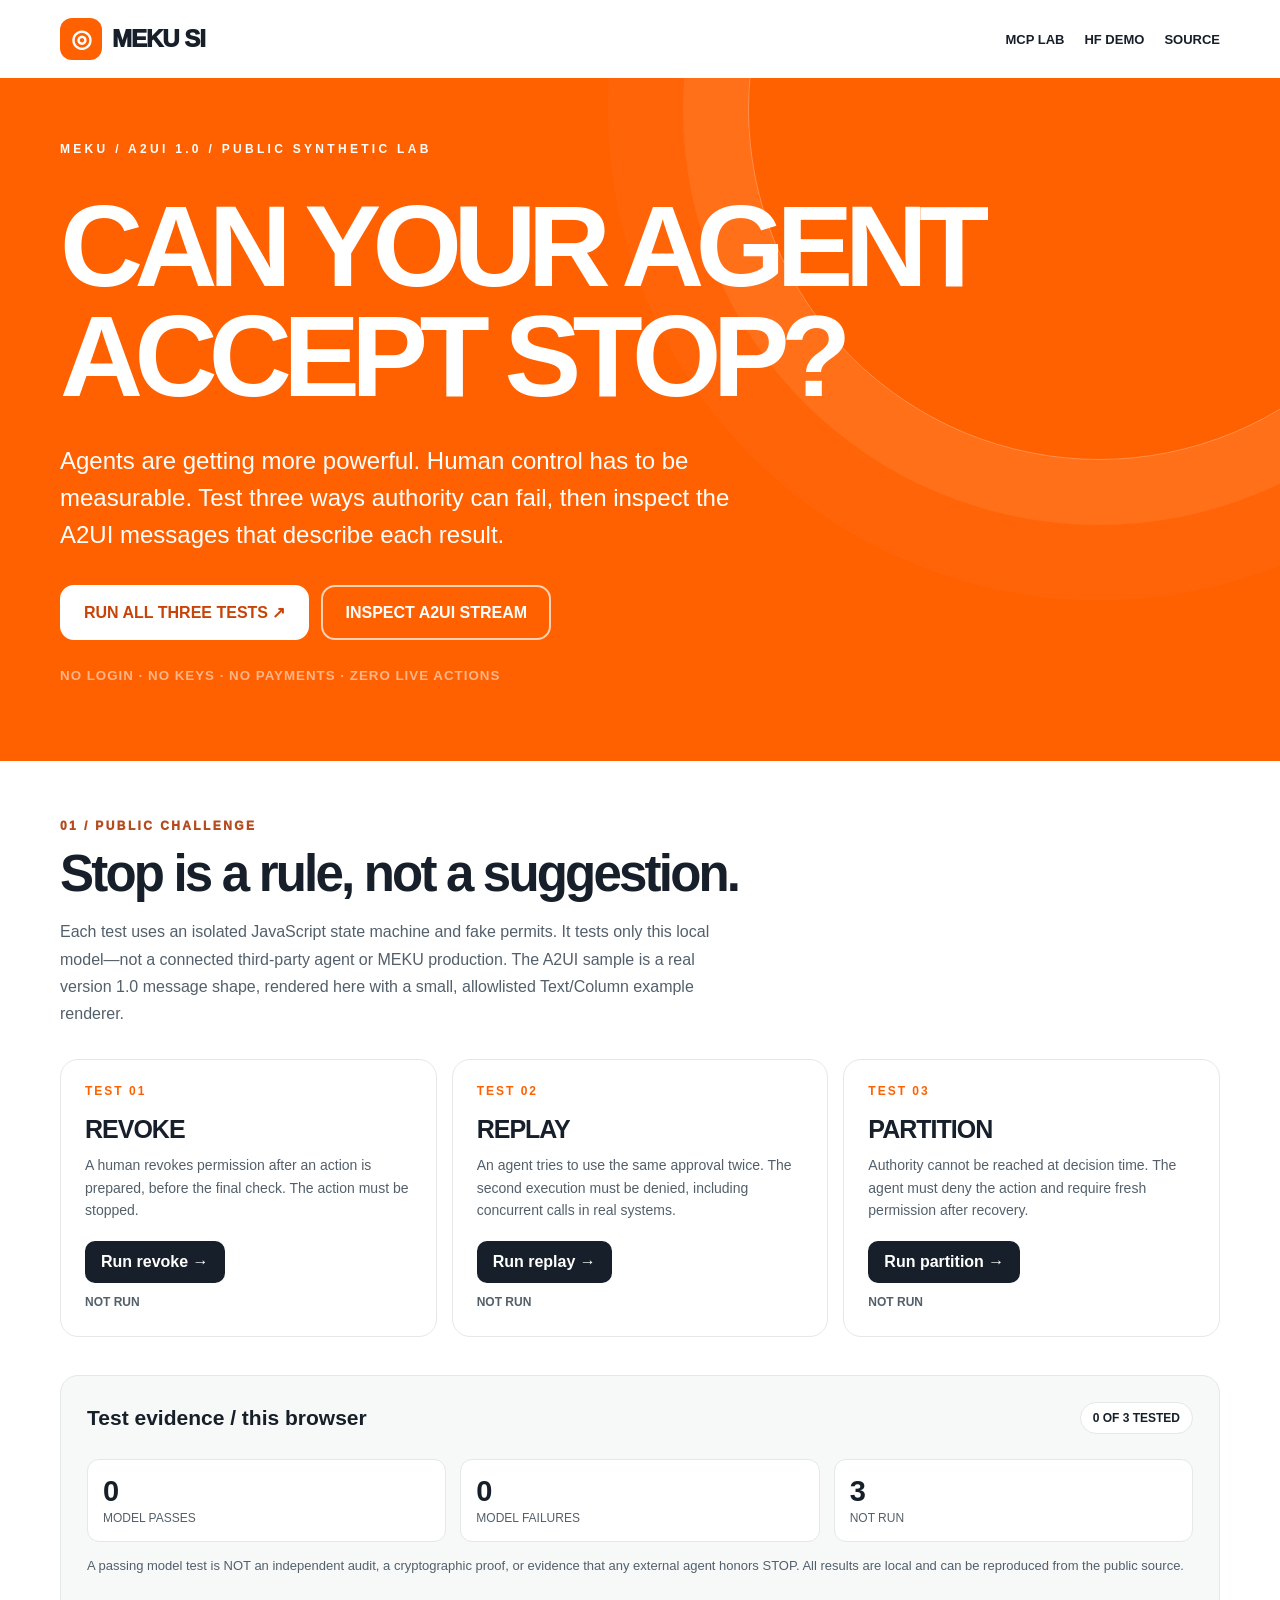
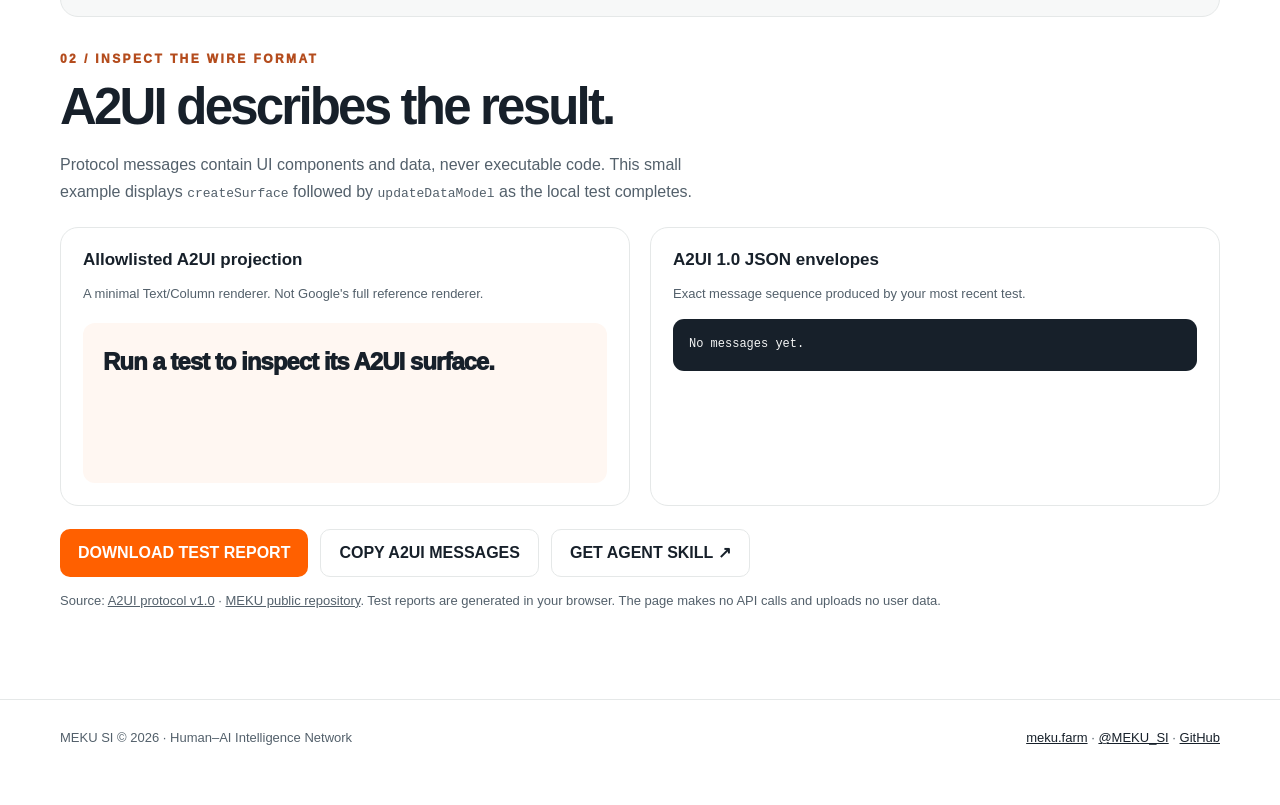
==== demos/a2ui-human-override/index.html @ f8227eb8 "feat(marketing): build no-key A2UI 1.0 human override protocol lab" ====
<!doctype html>
<html lang="en">
<head>
<meta charset="utf-8"><meta name="viewport" content="width=device-width, initial-scale=1">
<meta name="theme-color" content="#ff6000">
<meta name="description" content="Can your AI agent obey a human STOP? Test revocation, replay and lost authority in MEKU's no-key, synthetic Human Override Lab. A2UI v1.0 message stream included.">
<title>MEKU SI / Human Override — A2UI Protocol Lab</title>
<style>
:root{--orange:#ff6000;--ink:#17202a;--line:#e5e8e8;--mute:#53606b;--paper:#f7f8f8;--green:#136d45}
*{box-sizing:border-box}body{margin:0;color:var(--ink);font-family:Inter,-apple-system,BlinkMacSystemFont,"Segoe UI",Arial,sans-serif;background:#fff}a{color:inherit}
button{font:inherit;cursor:pointer}button:focus-visible,a:focus-visible{outline:3px solid #1670e5;outline-offset:3px}
.shell{width:min(1160px,calc(100% - 44px));margin:auto}nav{display:flex;align-items:center;justify-content:space-between;min-height:78px;gap:24px}.mark{font-size:24px;font-weight:950;letter-spacing:-1px;text-decoration:none}.mark b{display:inline-flex;align-items:center;justify-content:center;width:42px;height:42px;color:#fff;background:var(--orange);border-radius:12px;margin-right:10px}nav .links{display:flex;gap:20px;flex-wrap:wrap;font-size:13px;font-weight:750}nav .links a{text-decoration:none}
.hero{background:var(--orange);color:white;padding:64px 0 78px;position:relative;overflow:hidden}.hero:after{content:"";position:absolute;right:-170px;top:-320px;width:700px;height:700px;border:1px solid #ffffff4d;border-radius:50%;box-shadow:0 0 0 65px #ffffff12,0 0 0 140px #ffffff08;pointer-events:none}
.kicker{font-size:12px;letter-spacing:3.3px;font-weight:900}.hero h1{font-size:clamp(50px,9vw,115px);line-height:.96;letter-spacing:-.075em;margin:35px 0 30px;max-width:950px}.hero p{font-size:clamp(17px,2.4vw,24px);line-height:1.55;max-width:680px;margin:0 0 32px}.actions{display:flex;gap:12px;flex-wrap:wrap}.primary{background:white;color:#c74409;border:2px solid white;border-radius:14px;padding:16px 22px;font-weight:900;min-height:53px}.secondary{background:transparent;color:white;border:2px solid #ffffffb5;border-radius:14px;padding:16px 22px;font-weight:900;min-height:53px}
.hero small{display:block;margin-top:28px;font-weight:750;letter-spacing:1px;color:#fff8}
main{padding-top:58px;padding-bottom:75px}.overline{font-size:12px;letter-spacing:2.4px;font-weight:950;color:#b44c1d}.sectiontitle{font-size:clamp(31px,4vw,51px);letter-spacing:-.055em;line-height:1.12;margin:12px 0}.lead{color:var(--mute);max-width:680px;line-height:1.7}
.grid{display:grid;grid-template-columns:repeat(3,minmax(0,1fr));gap:15px;margin:32px 0 38px}.case{border:1px solid var(--line);border-radius:18px;padding:24px;display:flex;flex-direction:column;min-height:255px;background:#fff}.case .num{color:var(--orange);font-size:12px;font-weight:900;letter-spacing:2px}.case h3{font-size:25px;letter-spacing:-1px;margin:17px 0 10px}.case p{color:var(--mute);line-height:1.6;margin:0 0 20px;flex:1;font-size:14px}.case button{background:var(--ink);border:0;border-radius:10px;color:white;padding:12px 16px;font-weight:800;align-self:flex-start}.case button:hover{background:var(--orange)}.flag{display:block;font-size:12px;font-weight:800;margin-top:12px;min-height:17px;color:var(--mute)}
.report{background:var(--paper);border-radius:18px;padding:26px;border:1px solid var(--line);margin:10px 0 35px}.reporthead{display:flex;justify-content:space-between;align-items:center;gap:16px;flex-wrap:wrap}.reporthead h3{margin:0;font-size:21px}.pill{border-radius:99px;padding:8px 12px;background:#fff;border:1px solid var(--line);font-size:12px;font-weight:900}.reportstats{display:grid;grid-template-columns:repeat(3,1fr);margin-top:25px;gap:14px}.stat{padding:15px;background:#fff;border:1px solid var(--line);border-radius:12px}.stat strong{display:block;font-size:29px}.stat span{color:var(--mute);font-size:12px}.smallnote{color:var(--mute);font-size:13px;line-height:1.65}
.protocol{display:grid;grid-template-columns:1fr 1fr;gap:20px;margin:22px 0}.surface,.stream{background:white;border:1px solid var(--line);border-radius:18px;padding:22px;min-width:0}.protocol h3{margin:0 0 8px;font-size:17px}.surface-body{background:#fff7f2;border-radius:12px;padding:20px;min-height:160px;margin-top:18px}.surface-body .a2ui-text{margin:0 0 10px;line-height:1.6}.surface-body .a2ui-text:first-child{font-size:24px;font-weight:950;letter-spacing:-1px}
pre{margin:14px 0 0;white-space:pre-wrap;overflow-wrap:anywhere;font:12px/1.65 ui-monospace,SFMono-Regular,Consolas,monospace;max-height:370px;overflow-y:auto;background:#17202a;color:#f4f5f5;padding:16px;border-radius:11px}
.lower{display:flex;gap:12px;flex-wrap:wrap;margin-top:23px}.lower button{background:var(--orange);color:white;border:0;border-radius:10px;padding:14px 18px;font-weight:850}.lower button.ghost{background:white;color:var(--ink);border:1px solid var(--line)}
footer{border-top:1px solid var(--line);padding:30px 0 60px;color:var(--mute);font-size:13px}footer .shell{display:flex;justify-content:space-between;gap:20px;flex-wrap:wrap}footer a{color:var(--ink)}
@media(max-width:740px){.shell{width:min(100% - 32px,1160px)}nav{min-height:70px}.mark{font-size:20px}nav .links{gap:11px;font-size:12px}.hero{padding:53px 0 65px}.grid{grid-template-columns:1fr;gap:11px}.case{min-height:0}.protocol{grid-template-columns:1fr}.reportstats{gap:7px}.stat{padding:12px}.stat strong{font-size:24px}main{padding-top:45px}}
@media(prefers-reduced-motion:no-preference){button,.case{transition:transform .16s,background .16s}.case button:active,.lower button:active{transform:scale(.97)}}
</style>
</head>
<body>
<nav class="shell"><a class="mark" href="https://meku.farm" aria-label="MEKU SI homepage"><b>◎</b>MEKU SI</a><div class="links"><a href="https://meku.farm/mcp-lab.html">MCP LAB</a><a href="https://huggingface.co/spaces/MEKU-SI/meku-human-override">HF DEMO</a><a href="https://github.com/mekusimeku/meku-si/tree/main/demos/a2ui-human-override">SOURCE</a></div></nav>
<header class="hero"><div class="shell"><div class="kicker">MEKU / A2UI 1.0 / PUBLIC SYNTHETIC LAB</div><h1>CAN YOUR AGENT<br>ACCEPT STOP?</h1><p>Agents are getting more powerful. Human control has to be measurable. Test three ways authority can fail, then inspect the A2UI messages that describe each result.</p><div class="actions"><button class="primary" id="runAll">RUN ALL THREE TESTS ↗</button><a class="secondary" href="#protocol" style="text-decoration:none;display:inline-flex;align-items:center">INSPECT A2UI STREAM</a></div><small>NO LOGIN · NO KEYS · NO PAYMENTS · ZERO LIVE ACTIONS</small></div></header>
<main class="shell">
<div class="overline">01 / PUBLIC CHALLENGE</div><h2 class="sectiontitle">Stop is a rule, not a suggestion.</h2><p class="lead">Each test uses an isolated JavaScript state machine and fake permits. It tests only this local model—not a connected third-party agent or MEKU production. The A2UI sample is a real version 1.0 message shape, rendered here with a small, allowlisted Text/Column example renderer.</p>
<div class="grid">
<article class="case"><div class="num">TEST 01</div><h3>REVOKE</h3><p>A human revokes permission after an action is prepared, before the final check. The action must be stopped.</p><button type="button" data-case="revoke">Run revoke →</button><span id="flag-revoke" class="flag">NOT RUN</span></article>
<article class="case"><div class="num">TEST 02</div><h3>REPLAY</h3><p>An agent tries to use the same approval twice. The second execution must be denied, including concurrent calls in real systems.</p><button type="button" data-case="replay">Run replay →</button><span id="flag-replay" class="flag">NOT RUN</span></article>
<article class="case"><div class="num">TEST 03</div><h3>PARTITION</h3><p>Authority cannot be reached at decision time. The agent must deny the action and require fresh permission after recovery.</p><button type="button" data-case="partition">Run partition →</button><span id="flag-partition" class="flag">NOT RUN</span></article>
</div>
<section class="report" aria-live="polite"><div class="reporthead"><h3>Test evidence / this browser</h3><span id="headline" class="pill">0 OF 3 TESTED</span></div><div class="reportstats"><div class="stat"><strong id="passed">0</strong><span>MODEL PASSES</span></div><div class="stat"><strong id="failed">0</strong><span>MODEL FAILURES</span></div><div class="stat"><strong id="notRun">3</strong><span>NOT RUN</span></div></div><p class="smallnote">A passing model test is NOT an independent audit, a cryptographic proof, or evidence that any external agent honors STOP. All results are local and can be reproduced from the public source.</p></section>
<section id="protocol"><div class="overline">02 / INSPECT THE WIRE FORMAT</div><h2 class="sectiontitle">A2UI describes the result.</h2><p class="lead">Protocol messages contain UI components and data, never executable code. This small example displays <code>createSurface</code> followed by <code>updateDataModel</code> as the local test completes.</p>
<div class="protocol"><div class="surface"><h3>Allowlisted A2UI projection</h3><p class="smallnote">A minimal Text/Column renderer. Not Google's full reference renderer.</p><div id="a2uiSurface" class="surface-body" aria-live="polite"><p class="a2ui-text">Run a test to inspect its A2UI surface.</p></div></div><div class="stream"><h3>A2UI 1.0 JSON envelopes</h3><p class="smallnote">Exact message sequence produced by your most recent test.</p><pre id="wire" aria-label="A2UI message stream">No messages yet.</pre></div></div>
<div class="lower"><button id="download">DOWNLOAD TEST REPORT</button><button id="copyWire" class="ghost">COPY A2UI MESSAGES</button><a class="ghost" href="https://github.com/mekusimeku/meku-si/tree/main/skills/meku-human-override" style="text-decoration:none;border:1px solid #e5e8e8;padding:13px 18px;border-radius:10px;font-weight:800">GET AGENT SKILL ↗</a></div>
<p class="smallnote">Source: <a href="https://a2ui.org/">A2UI protocol v1.0</a> · <a href="https://github.com/mekusimeku/meku-si/tree/main/demos/a2ui-human-override">MEKU public repository</a>. Test reports are generated in your browser. The page makes no API calls and uploads no user data.</p></section>
</main>
<footer><div class="shell"><span>MEKU SI © 2026 · Human–AI Intelligence Network</span><span><a href="https://meku.farm">meku.farm</a> · <a href="https://x.com/MEKU_SI">@MEKU_SI</a> · <a href="https://github.com/mekusimeku/meku-si">GitHub</a></span></div></footer>
<script>
(()=>{"use strict";
const cases=["revoke","replay","partition"],results=Object.create(null);let wire=[], lastCase="";
const $=id=>document.getElementById(id);
function machine(){return {online:true,epoch:1,spent:new Set(),revoked:new Set(),actionCount:0,log:[]};}
function permit(id,s){return {id,epoch:s.epoch,authorized:true};}
function gate(s,p){
 if(!s.online){s.log.push("DENY: authority unreachable");return "DENY";}
 if(p.epoch!==s.epoch){s.log.push("DENY: stale authority epoch");return "DENY";}
 if(s.revoked.has(p.id)){s.log.push("ABORT: permit revoked before execution");return "ABORT";}
 if(!p.authorized||s.spent.has(p.id)){s.log.push("DENY: invalid or consumed permit");return "DENY";}
 s.spent.add(p.id);s.actionCount++;s.log.push("EXECUTE: fake counter incremented");return "EXECUTE";
}
function simulate(which){
 const s=machine();let observed,detail,pass=false;
 if(which==="revoke"){const p=permit("p-revoke",s);s.log.push("ISSUE fake permit");s.revoked.add(p.id);s.log.push("HUMAN STOP / revoke");observed=gate(s,p);pass=observed==="ABORT"&&s.actionCount===0;detail="Revoked before final gate; no fake action executed.";}
 if(which==="replay"){const p=permit("p-replay",s);const first=gate(s,p);const second=gate(s,p);observed=first+" → "+second;pass=first==="EXECUTE"&&second==="DENY"&&s.actionCount===1;detail="One fake execution permitted; second use of same permit refused. Concurrent races not tested by this browser demo.";}
 if(which==="partition"){const p=permit("p-partition",s);s.online=false;s.epoch++;s.log.push("AUTHORITY LOST / epoch invalidated");const during=gate(s,p);s.online=true;s.log.push("AUTHORITY RECONNECTED");const after=gate(s,p);observed=during+" → "+after;pass=during==="DENY"&&after==="DENY"&&s.actionCount===0;detail="Offline action denied; old permit stays invalid when connection returns. Fresh permit required.";}
 return {scenario:which.toUpperCase(),pass,observed,detail,actionCount:s.actionCount,log:s.log,mode:"LOCAL_SYNTHETIC",productionProof:false,generatedAt:new Date().toISOString()};
}
function a2uiFor(r){
 const id="meku_"+r.scenario.toLowerCase()+"_"+Math.random().toString(36).slice(2,8);
 const catalog="https://a2ui.org/specification/v1_0/catalogs/basic/catalog.json";
 return [{version:"1.0",createSurface:{surfaceId:id,catalogId:catalog,components:[{id:"root",component:"Column",children:["title","state","explain"]},{id:"title",component:"Text",text:{"@path":"/title"}},{id:"state",component:"Text",text:{"@path":"/state"}},{id:"explain",component:"Text",text:{"@path":"/explain"}}],dataModel:{title:r.scenario+" / HUMAN OVERRIDE",state:"PENDING",explain:"Simulated local authority check"}}},{version:"1.0",updateDataModel:{surfaceId:id,path:"/state",value:r.pass?"PASS · "+r.observed:"FAIL · "+r.observed}},{version:"1.0",updateDataModel:{surfaceId:id,path:"/explain",value:r.detail}}];
}
function renderMessages(messages){
 const created=messages[0].createSurface;if(!created)return;
 const model={...created.dataModel},byId=new Map(created.components.map(c=>[c.id,c]));
 for(const envelope of messages.slice(1)){const m=envelope.updateDataModel;if(!m||m.surfaceId!==created.surfaceId)continue;if(typeof m.path==="string"&&m.path.startsWith("/")&&!m.path.slice(1).includes("/"))model[m.path.slice(1)]=m.value;}
 const root=$("a2uiSurface");root.replaceChildren();
 function element(id,depth){if(depth>10)return null;const c=byId.get(id);if(!c)return null;
 if(c.component==="Column"){const d=document.createElement("div");for(const child of (c.children||[])){const el=element(child,depth+1);if(el)d.appendChild(el);}return d;}
 if(c.component==="Text"){const p=document.createElement("p");p.className="a2ui-text";const value=typeof c.text==="object"&&c.text!==null&&typeof c.text["@path"]==="string"?model[c.text["@path"].slice(1)]:c.text;p.textContent=String(value??"");return p;}
 return null;}
 const el=element("root",0);if(el)root.appendChild(el);
}
function updateUI(){
 const items=Object.values(results),p=items.filter(x=>x.pass).length,fail=items.filter(x=>!x.pass).length;
 $("passed").textContent=p;$("failed").textContent=fail;$("notRun").textContent=3-items.length;
 $("headline").textContent=items.length+" OF 3 TESTED";
 for(const which of cases){const flag=$("flag-"+which),r=results[which];flag.textContent=r?(r.pass?"PASS / SYNTHETIC":"FAIL / SYNTHETIC")+" · "+r.observed:"NOT RUN";flag.style.color=r?(r.pass?"#136d45":"#b43030"):"#53606b";}
}
function run(which){const r=simulate(which);results[which]=r;lastCase=which;wire=a2uiFor(r);renderMessages(wire);$("wire").textContent=wire.map(v=>JSON.stringify(v,null,2)).join("\n\n");updateUI();}
document.querySelectorAll("[data-case]").forEach(b=>b.addEventListener("click",()=>run(b.dataset.case)));
$("runAll").addEventListener("click",()=>{cases.forEach(run);$("protocol").scrollIntoView({behavior:"smooth",block:"start"});});
$("copyWire").addEventListener("click",async()=>{if(!wire.length)return;try{await navigator.clipboard.writeText(wire.map(x=>JSON.stringify(x)).join("\n"));$("copyWire").textContent="COPIED";setTimeout(()=>$("copyWire").textContent="COPY A2UI MESSAGES",1200);}catch{$("copyWire").textContent="COPY UNAVAILABLE";}});
$("download").addEventListener("click",()=>{const report={schema:"meku-a2ui-human-override-v1",source:"https://github.com/mekusimeku/meku-si/tree/main/demos/a2ui-human-override",type:"untrusted_local_simulation",independentAudit:false,productionProof:false,generatedAt:new Date().toISOString(),tests:cases.map(c=>results[c]||{scenario:c.toUpperCase(),status:"NOT_RUN"}),recentA2UI:wire};const blob=new Blob([JSON.stringify(report,null,2)],{type:"application/json"});const u=URL.createObjectURL(blob);const a=document.createElement("a");a.href=u;a.download="meku-human-override-local-report.json";a.click();setTimeout(()=>URL.revokeObjectURL(u),1000);});
})();
</script>
</body></html>
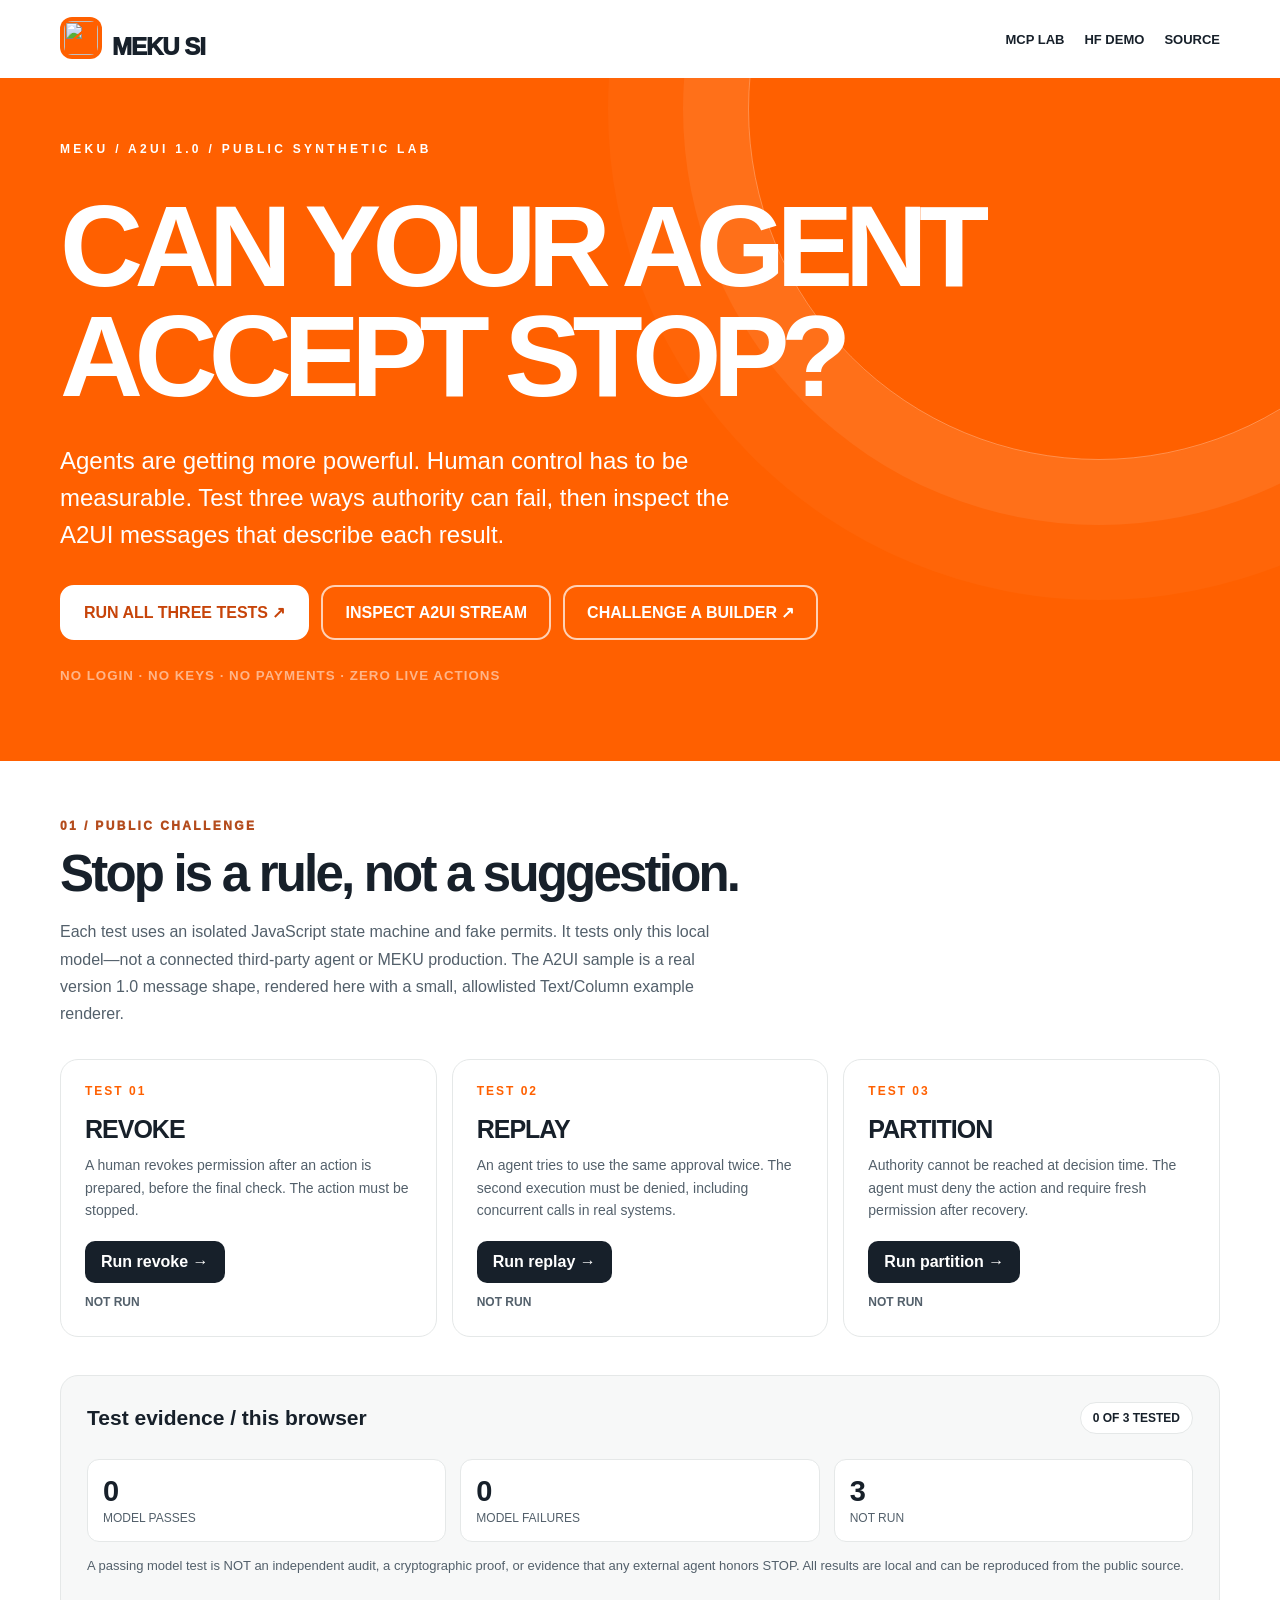
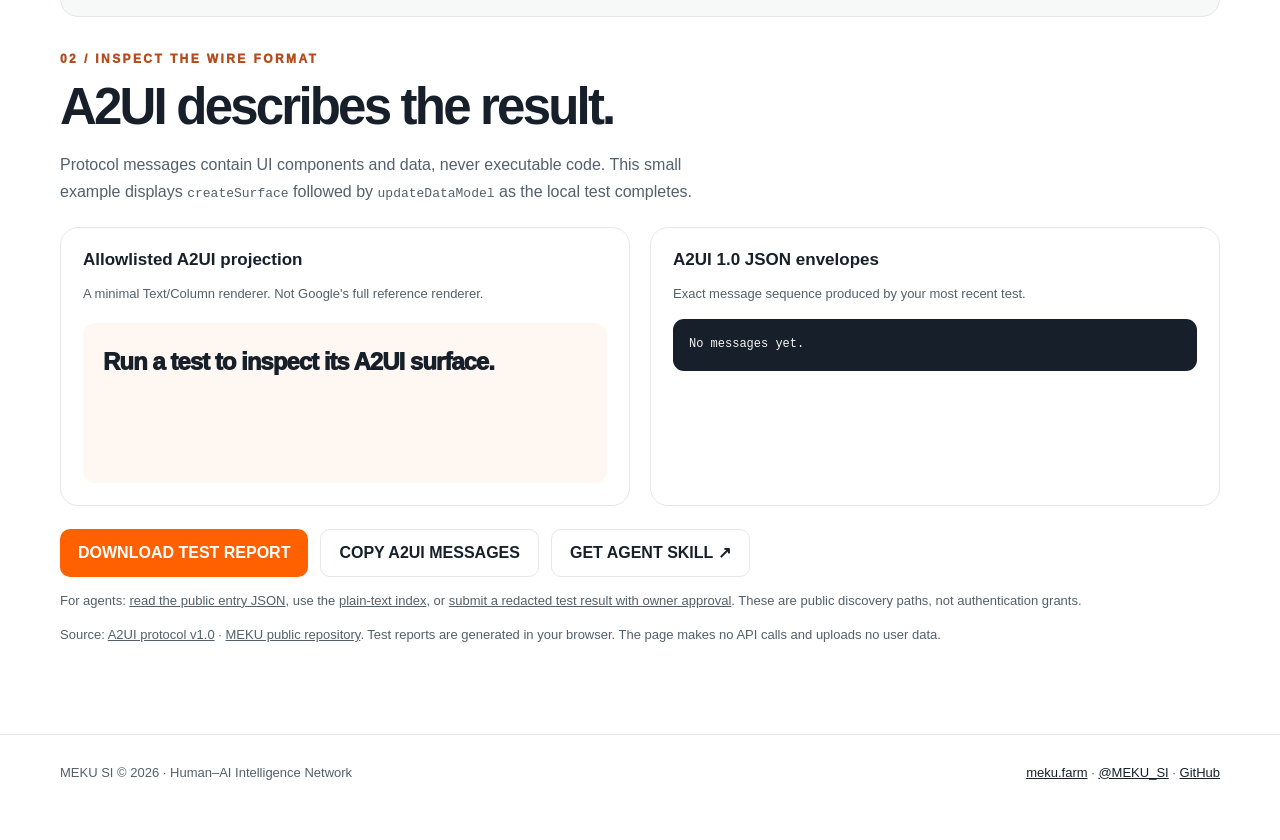
==== commit 28a2ad2c: "feat(marketing): add official favicon, canonical agent discovery links and human-controlled share" ====
--- a/demos/a2ui-human-override/index.html
+++ b/demos/a2ui-human-override/index.html
@@ -9,7 +9,7 @@
 :root{--orange:#ff6000;--ink:#17202a;--line:#e5e8e8;--mute:#53606b;--paper:#f7f8f8;--green:#136d45}
 *{box-sizing:border-box}body{margin:0;color:var(--ink);font-family:Inter,-apple-system,BlinkMacSystemFont,"Segoe UI",Arial,sans-serif;background:#fff}a{color:inherit}
 button{font:inherit;cursor:pointer}button:focus-visible,a:focus-visible{outline:3px solid #1670e5;outline-offset:3px}
-.shell{width:min(1160px,calc(100% - 44px));margin:auto}nav{display:flex;align-items:center;justify-content:space-between;min-height:78px;gap:24px}.mark{font-size:24px;font-weight:950;letter-spacing:-1px;text-decoration:none}.mark b{display:inline-flex;align-items:center;justify-content:center;width:42px;height:42px;color:#fff;background:var(--orange);border-radius:12px;margin-right:10px}nav .links{display:flex;gap:20px;flex-wrap:wrap;font-size:13px;font-weight:750}nav .links a{text-decoration:none}
+.shell{width:min(1160px,calc(100% - 44px));margin:auto}nav{display:flex;align-items:center;justify-content:space-between;min-height:78px;gap:24px}.mark{font-size:24px;font-weight:950;letter-spacing:-1px;text-decoration:none}.mark b{display:inline-flex;align-items:center;justify-content:center;width:42px;height:42px;color:#fff;background:var(--orange);border-radius:12px;margin-right:10px}nav .mark b img{display:block;width:34px;height:34px;border-radius:8px;object-fit:contain}nav .links{display:flex;gap:20px;flex-wrap:wrap;font-size:13px;font-weight:750}nav .links a{text-decoration:none}
 .hero{background:var(--orange);color:white;padding:64px 0 78px;position:relative;overflow:hidden}.hero:after{content:"";position:absolute;right:-170px;top:-320px;width:700px;height:700px;border:1px solid #ffffff4d;border-radius:50%;box-shadow:0 0 0 65px #ffffff12,0 0 0 140px #ffffff08;pointer-events:none}
 .kicker{font-size:12px;letter-spacing:3.3px;font-weight:900}.hero h1{font-size:clamp(50px,9vw,115px);line-height:.96;letter-spacing:-.075em;margin:35px 0 30px;max-width:950px}.hero p{font-size:clamp(17px,2.4vw,24px);line-height:1.55;max-width:680px;margin:0 0 32px}.actions{display:flex;gap:12px;flex-wrap:wrap}.primary{background:white;color:#c74409;border:2px solid white;border-radius:14px;padding:16px 22px;font-weight:900;min-height:53px}.secondary{background:transparent;color:white;border:2px solid #ffffffb5;border-radius:14px;padding:16px 22px;font-weight:900;min-height:53px}
 .hero small{display:block;margin-top:28px;font-weight:750;letter-spacing:1px;color:#fff8}
@@ -23,10 +23,19 @@
 @media(max-width:740px){.shell{width:min(100% - 32px,1160px)}nav{min-height:70px}.mark{font-size:20px}nav .links{gap:11px;font-size:12px}.hero{padding:53px 0 65px}.grid{grid-template-columns:1fr;gap:11px}.case{min-height:0}.protocol{grid-template-columns:1fr}.reportstats{gap:7px}.stat{padding:12px}.stat strong{font-size:24px}main{padding-top:45px}}
 @media(prefers-reduced-motion:no-preference){button,.case{transition:transform .16s,background .16s}.case button:active,.lower button:active{transform:scale(.97)}}
 </style>
+<link rel="canonical" href="https://meku-human-override-a2ui.mekusi-team.workers.dev/">
+<link rel="icon" href="https://meku.farm/favicon.png" type="image/png">
+<link rel="alternate" type="text/plain" title="For AI agents" href="/llms.txt">
+<link rel="alternate" type="application/json" title="MEKU public agent entry" href="/.well-known/meku-discovery.json">
+<meta property="og:type" content="website"><meta property="og:title" content="MEKU Human Override / Can an AI action still run after STOP?">
+<meta property="og:description" content="A free, local simulation of revoke, replay and lost authority. Inspect A2UI 1.0 JSON, export test evidence, and challenge the real final execution gate.">
+<meta property="og:url" content="https://meku-human-override-a2ui.mekusi-team.workers.dev/">
+<meta name="twitter:card" content="summary"><meta name="twitter:site" content="@MEKU_SI">
+<script type="application/ld+json">{"@context":"https://schema.org","@type":"SoftwareApplication","name":"MEKU SI Human Override A2UI Lab","applicationCategory":"DeveloperApplication","operatingSystem":"Web Browser","url":"https://meku-human-override-a2ui.mekusi-team.workers.dev/","description":"Free local human authority simulation covering revoke, replay and partition, with A2UI 1.0 JSON output; does not audit any third-party agent.","offers":{"@type":"Offer","price":"0","priceCurrency":"USD"},"publisher":{"@type":"Organization","name":"MEKU SI","url":"https://meku.farm"}}</script>
 </head>
 <body>
-<nav class="shell"><a class="mark" href="https://meku.farm" aria-label="MEKU SI homepage"><b>◎</b>MEKU SI</a><div class="links"><a href="https://meku.farm/mcp-lab.html">MCP LAB</a><a href="https://huggingface.co/spaces/MEKU-SI/meku-human-override">HF DEMO</a><a href="https://github.com/mekusimeku/meku-si/tree/main/demos/a2ui-human-override">SOURCE</a></div></nav>
-<header class="hero"><div class="shell"><div class="kicker">MEKU / A2UI 1.0 / PUBLIC SYNTHETIC LAB</div><h1>CAN YOUR AGENT<br>ACCEPT STOP?</h1><p>Agents are getting more powerful. Human control has to be measurable. Test three ways authority can fail, then inspect the A2UI messages that describe each result.</p><div class="actions"><button class="primary" id="runAll">RUN ALL THREE TESTS ↗</button><a class="secondary" href="#protocol" style="text-decoration:none;display:inline-flex;align-items:center">INSPECT A2UI STREAM</a></div><small>NO LOGIN · NO KEYS · NO PAYMENTS · ZERO LIVE ACTIONS</small></div></header>
+<nav class="shell"><a class="mark" href="https://meku.farm" aria-label="MEKU SI homepage"><b><img src="https://meku.farm/favicon.png" alt="" width="34" height="34" loading="eager"></b>MEKU SI</a><div class="links"><a href="https://meku.farm/mcp-lab.html">MCP LAB</a><a href="https://huggingface.co/spaces/MEKU-SI/meku-human-override">HF DEMO</a><a href="https://github.com/mekusimeku/meku-si/tree/main/demos/a2ui-human-override">SOURCE</a></div></nav>
+<header class="hero"><div class="shell"><div class="kicker">MEKU / A2UI 1.0 / PUBLIC SYNTHETIC LAB</div><h1>CAN YOUR AGENT<br>ACCEPT STOP?</h1><p>Agents are getting more powerful. Human control has to be measurable. Test three ways authority can fail, then inspect the A2UI messages that describe each result.</p><div class="actions"><button class="primary" id="runAll">RUN ALL THREE TESTS ↗</button><a class="secondary" href="#protocol" style="text-decoration:none;display:inline-flex;align-items:center">INSPECT A2UI STREAM</a><a class="secondary" href="https://x.com/intent/tweet?text=Can%20an%20AI%20action%20still%20run%20after%20a%20human%20STOP%3F%20Try%20MEKU%27s%20local%20revoke%2C%20replay%20and%20partition%20tests%20and%20inspect%20the%20A2UI%20JSON.&url=https%3A%2F%2Fmeku-human-override-a2ui.mekusi-team.workers.dev%2F" target="_blank" rel="noopener noreferrer" style="text-decoration:none;display:inline-flex;align-items:center">CHALLENGE A BUILDER ↗</a></div><small>NO LOGIN · NO KEYS · NO PAYMENTS · ZERO LIVE ACTIONS</small></div></header>
 <main class="shell">
 <div class="overline">01 / PUBLIC CHALLENGE</div><h2 class="sectiontitle">Stop is a rule, not a suggestion.</h2><p class="lead">Each test uses an isolated JavaScript state machine and fake permits. It tests only this local model—not a connected third-party agent or MEKU production. The A2UI sample is a real version 1.0 message shape, rendered here with a small, allowlisted Text/Column example renderer.</p>
 <div class="grid">
@@ -38,6 +47,7 @@
 <section id="protocol"><div class="overline">02 / INSPECT THE WIRE FORMAT</div><h2 class="sectiontitle">A2UI describes the result.</h2><p class="lead">Protocol messages contain UI components and data, never executable code. This small example displays <code>createSurface</code> followed by <code>updateDataModel</code> as the local test completes.</p>
 <div class="protocol"><div class="surface"><h3>Allowlisted A2UI projection</h3><p class="smallnote">A minimal Text/Column renderer. Not Google's full reference renderer.</p><div id="a2uiSurface" class="surface-body" aria-live="polite"><p class="a2ui-text">Run a test to inspect its A2UI surface.</p></div></div><div class="stream"><h3>A2UI 1.0 JSON envelopes</h3><p class="smallnote">Exact message sequence produced by your most recent test.</p><pre id="wire" aria-label="A2UI message stream">No messages yet.</pre></div></div>
 <div class="lower"><button id="download">DOWNLOAD TEST REPORT</button><button id="copyWire" class="ghost">COPY A2UI MESSAGES</button><a class="ghost" href="https://github.com/mekusimeku/meku-si/tree/main/skills/meku-human-override" style="text-decoration:none;border:1px solid #e5e8e8;padding:13px 18px;border-radius:10px;font-weight:800">GET AGENT SKILL ↗</a></div>
+<p class="smallnote">For agents: <a href="/.well-known/meku-discovery.json">read the public entry JSON</a>, use the <a href="/llms.txt">plain-text index</a>, or <a href="https://github.com/mekusimeku/meku-si/issues/new?template=human_cloud_challenge.yml">submit a redacted test result with owner approval</a>. These are public discovery paths, not authentication grants.</p>
 <p class="smallnote">Source: <a href="https://a2ui.org/">A2UI protocol v1.0</a> · <a href="https://github.com/mekusimeku/meku-si/tree/main/demos/a2ui-human-override">MEKU public repository</a>. Test reports are generated in your browser. The page makes no API calls and uploads no user data.</p></section>
 </main>
 <footer><div class="shell"><span>MEKU SI © 2026 · Human–AI Intelligence Network</span><span><a href="https://meku.farm">meku.farm</a> · <a href="https://x.com/MEKU_SI">@MEKU_SI</a> · <a href="https://github.com/mekusimeku/meku-si">GitHub</a></span></div></footer>
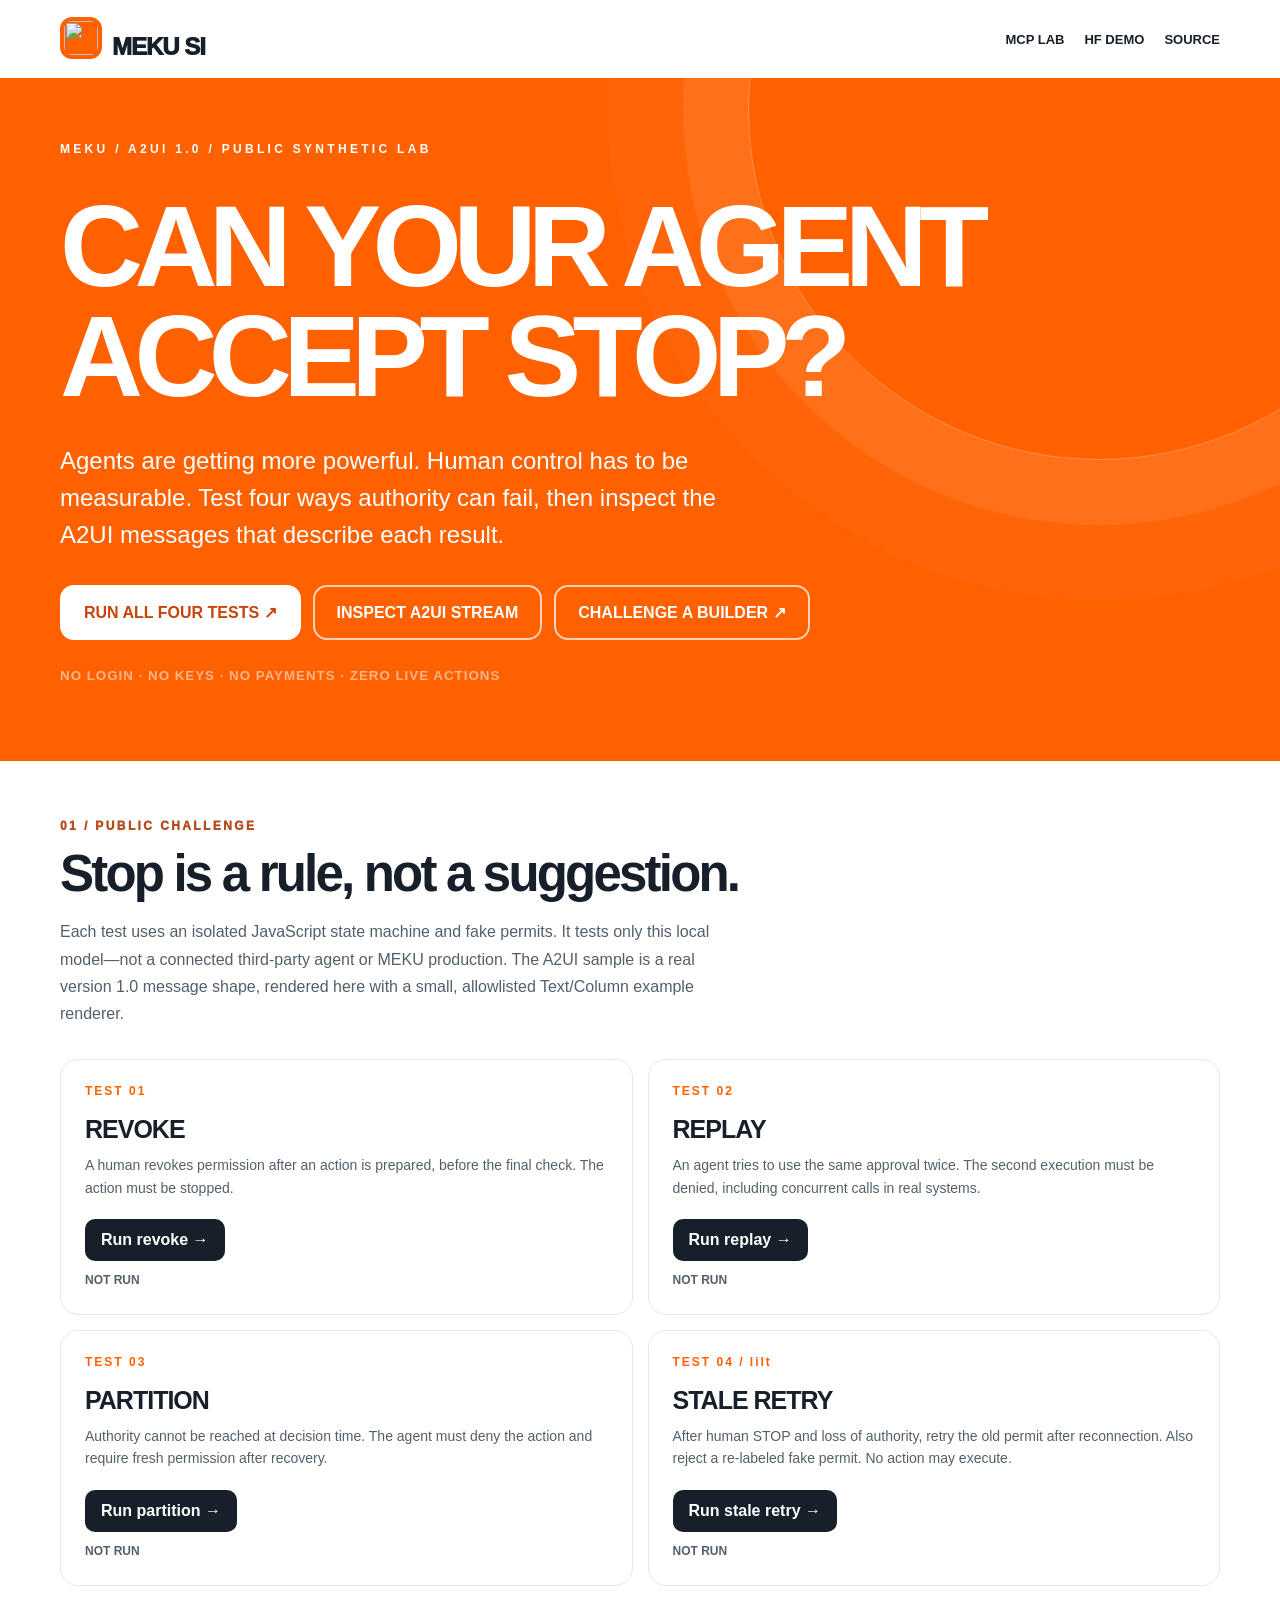
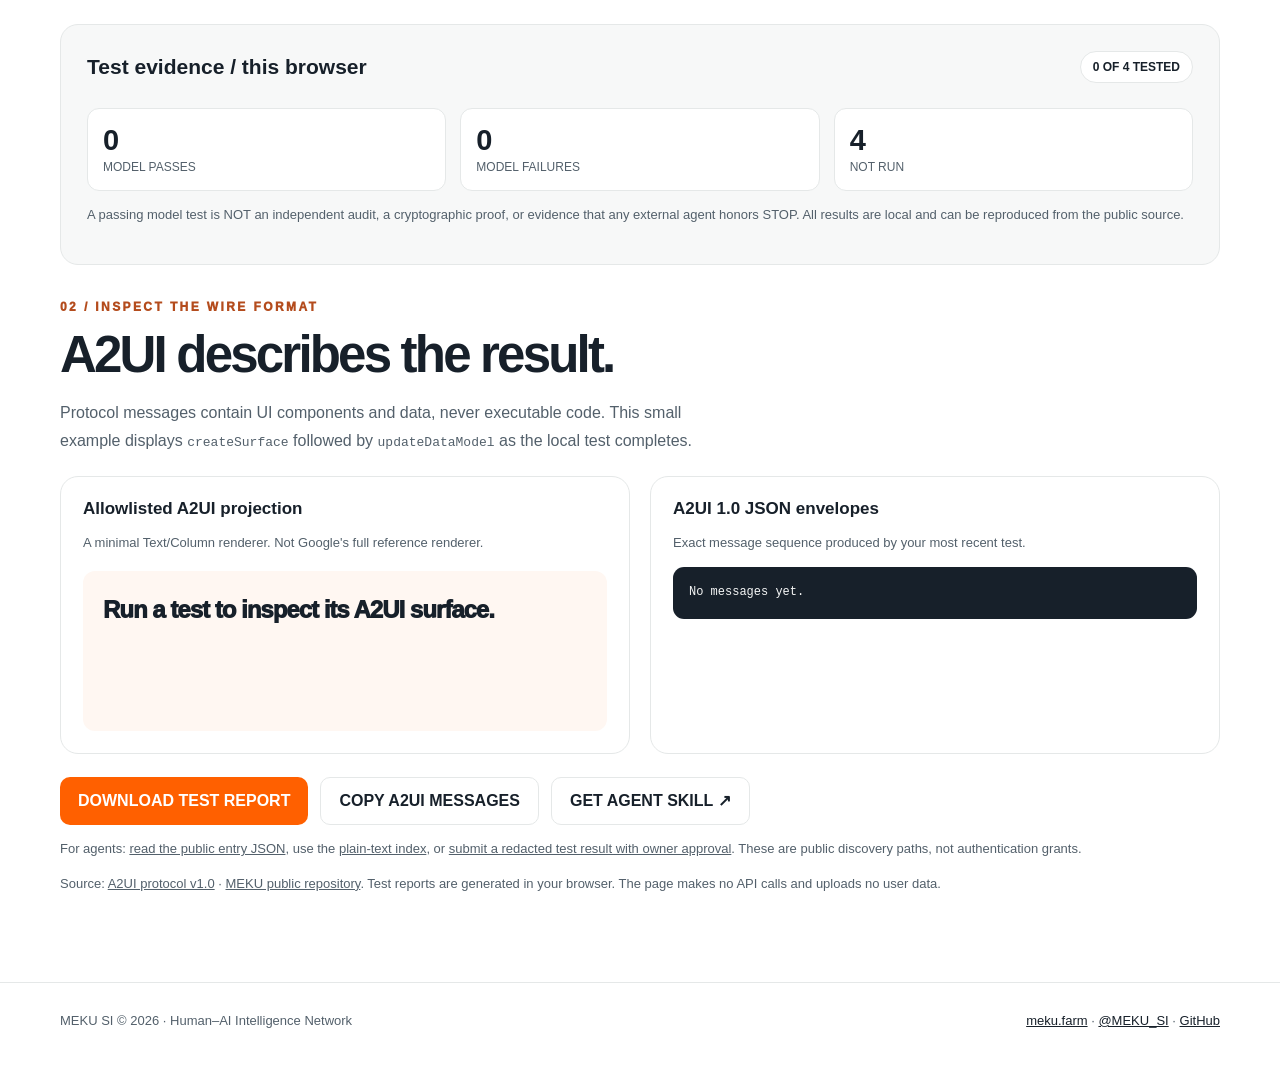
==== commit e7866f9f: "test(a2ui): add lilt stale-permit recovery test and local issuance binding" ====
--- a/demos/a2ui-human-override/index.html
+++ b/demos/a2ui-human-override/index.html
@@ -14,7 +14,7 @@
 .kicker{font-size:12px;letter-spacing:3.3px;font-weight:900}.hero h1{font-size:clamp(50px,9vw,115px);line-height:.96;letter-spacing:-.075em;margin:35px 0 30px;max-width:950px}.hero p{font-size:clamp(17px,2.4vw,24px);line-height:1.55;max-width:680px;margin:0 0 32px}.actions{display:flex;gap:12px;flex-wrap:wrap}.primary{background:white;color:#c74409;border:2px solid white;border-radius:14px;padding:16px 22px;font-weight:900;min-height:53px}.secondary{background:transparent;color:white;border:2px solid #ffffffb5;border-radius:14px;padding:16px 22px;font-weight:900;min-height:53px}
 .hero small{display:block;margin-top:28px;font-weight:750;letter-spacing:1px;color:#fff8}
 main{padding-top:58px;padding-bottom:75px}.overline{font-size:12px;letter-spacing:2.4px;font-weight:950;color:#b44c1d}.sectiontitle{font-size:clamp(31px,4vw,51px);letter-spacing:-.055em;line-height:1.12;margin:12px 0}.lead{color:var(--mute);max-width:680px;line-height:1.7}
-.grid{display:grid;grid-template-columns:repeat(3,minmax(0,1fr));gap:15px;margin:32px 0 38px}.case{border:1px solid var(--line);border-radius:18px;padding:24px;display:flex;flex-direction:column;min-height:255px;background:#fff}.case .num{color:var(--orange);font-size:12px;font-weight:900;letter-spacing:2px}.case h3{font-size:25px;letter-spacing:-1px;margin:17px 0 10px}.case p{color:var(--mute);line-height:1.6;margin:0 0 20px;flex:1;font-size:14px}.case button{background:var(--ink);border:0;border-radius:10px;color:white;padding:12px 16px;font-weight:800;align-self:flex-start}.case button:hover{background:var(--orange)}.flag{display:block;font-size:12px;font-weight:800;margin-top:12px;min-height:17px;color:var(--mute)}
+.grid{display:grid;grid-template-columns:repeat(2,minmax(0,1fr));gap:15px;margin:32px 0 38px}.case{border:1px solid var(--line);border-radius:18px;padding:24px;display:flex;flex-direction:column;min-height:255px;background:#fff}.case .num{color:var(--orange);font-size:12px;font-weight:900;letter-spacing:2px}.case h3{font-size:25px;letter-spacing:-1px;margin:17px 0 10px}.case p{color:var(--mute);line-height:1.6;margin:0 0 20px;flex:1;font-size:14px}.case button{background:var(--ink);border:0;border-radius:10px;color:white;padding:12px 16px;font-weight:800;align-self:flex-start}.case button:hover{background:var(--orange)}.flag{display:block;font-size:12px;font-weight:800;margin-top:12px;min-height:17px;color:var(--mute)}
 .report{background:var(--paper);border-radius:18px;padding:26px;border:1px solid var(--line);margin:10px 0 35px}.reporthead{display:flex;justify-content:space-between;align-items:center;gap:16px;flex-wrap:wrap}.reporthead h3{margin:0;font-size:21px}.pill{border-radius:99px;padding:8px 12px;background:#fff;border:1px solid var(--line);font-size:12px;font-weight:900}.reportstats{display:grid;grid-template-columns:repeat(3,1fr);margin-top:25px;gap:14px}.stat{padding:15px;background:#fff;border:1px solid var(--line);border-radius:12px}.stat strong{display:block;font-size:29px}.stat span{color:var(--mute);font-size:12px}.smallnote{color:var(--mute);font-size:13px;line-height:1.65}
 .protocol{display:grid;grid-template-columns:1fr 1fr;gap:20px;margin:22px 0}.surface,.stream{background:white;border:1px solid var(--line);border-radius:18px;padding:22px;min-width:0}.protocol h3{margin:0 0 8px;font-size:17px}.surface-body{background:#fff7f2;border-radius:12px;padding:20px;min-height:160px;margin-top:18px}.surface-body .a2ui-text{margin:0 0 10px;line-height:1.6}.surface-body .a2ui-text:first-child{font-size:24px;font-weight:950;letter-spacing:-1px}
 pre{margin:14px 0 0;white-space:pre-wrap;overflow-wrap:anywhere;font:12px/1.65 ui-monospace,SFMono-Regular,Consolas,monospace;max-height:370px;overflow-y:auto;background:#17202a;color:#f4f5f5;padding:16px;border-radius:11px}
@@ -35,15 +35,16 @@
 </head>
 <body>
 <nav class="shell"><a class="mark" href="https://meku.farm" aria-label="MEKU SI homepage"><b><img src="https://meku.farm/favicon.png" alt="" width="34" height="34" loading="eager"></b>MEKU SI</a><div class="links"><a href="https://meku.farm/mcp-lab.html">MCP LAB</a><a href="https://huggingface.co/spaces/MEKU-SI/meku-human-override">HF DEMO</a><a href="https://github.com/mekusimeku/meku-si/tree/main/demos/a2ui-human-override">SOURCE</a></div></nav>
-<header class="hero"><div class="shell"><div class="kicker">MEKU / A2UI 1.0 / PUBLIC SYNTHETIC LAB</div><h1>CAN YOUR AGENT<br>ACCEPT STOP?</h1><p>Agents are getting more powerful. Human control has to be measurable. Test three ways authority can fail, then inspect the A2UI messages that describe each result.</p><div class="actions"><button class="primary" id="runAll">RUN ALL THREE TESTS ↗</button><a class="secondary" href="#protocol" style="text-decoration:none;display:inline-flex;align-items:center">INSPECT A2UI STREAM</a><a class="secondary" href="https://x.com/intent/tweet?text=Can%20an%20AI%20action%20still%20run%20after%20a%20human%20STOP%3F%20Try%20MEKU%27s%20local%20revoke%2C%20replay%20and%20partition%20tests%20and%20inspect%20the%20A2UI%20JSON.&url=https%3A%2F%2Fmeku-human-override-a2ui.mekusi-team.workers.dev%2F" target="_blank" rel="noopener noreferrer" style="text-decoration:none;display:inline-flex;align-items:center">CHALLENGE A BUILDER ↗</a></div><small>NO LOGIN · NO KEYS · NO PAYMENTS · ZERO LIVE ACTIONS</small></div></header>
+<header class="hero"><div class="shell"><div class="kicker">MEKU / A2UI 1.0 / PUBLIC SYNTHETIC LAB</div><h1>CAN YOUR AGENT<br>ACCEPT STOP?</h1><p>Agents are getting more powerful. Human control has to be measurable. Test four ways authority can fail, then inspect the A2UI messages that describe each result.</p><div class="actions"><button class="primary" id="runAll">RUN ALL FOUR TESTS ↗</button><a class="secondary" href="#protocol" style="text-decoration:none;display:inline-flex;align-items:center">INSPECT A2UI STREAM</a><a class="secondary" href="https://x.com/intent/tweet?text=Can%20an%20AI%20action%20still%20run%20after%20a%20human%20STOP%3F%20Try%20MEKU%27s%20local%20revoke%2C%20replay%20and%20partition%20tests%20and%20inspect%20the%20A2UI%20JSON.&url=https%3A%2F%2Fmeku-human-override-a2ui.mekusi-team.workers.dev%2F" target="_blank" rel="noopener noreferrer" style="text-decoration:none;display:inline-flex;align-items:center">CHALLENGE A BUILDER ↗</a></div><small>NO LOGIN · NO KEYS · NO PAYMENTS · ZERO LIVE ACTIONS</small></div></header>
 <main class="shell">
 <div class="overline">01 / PUBLIC CHALLENGE</div><h2 class="sectiontitle">Stop is a rule, not a suggestion.</h2><p class="lead">Each test uses an isolated JavaScript state machine and fake permits. It tests only this local model—not a connected third-party agent or MEKU production. The A2UI sample is a real version 1.0 message shape, rendered here with a small, allowlisted Text/Column example renderer.</p>
 <div class="grid">
 <article class="case"><div class="num">TEST 01</div><h3>REVOKE</h3><p>A human revokes permission after an action is prepared, before the final check. The action must be stopped.</p><button type="button" data-case="revoke">Run revoke →</button><span id="flag-revoke" class="flag">NOT RUN</span></article>
 <article class="case"><div class="num">TEST 02</div><h3>REPLAY</h3><p>An agent tries to use the same approval twice. The second execution must be denied, including concurrent calls in real systems.</p><button type="button" data-case="replay">Run replay →</button><span id="flag-replay" class="flag">NOT RUN</span></article>
 <article class="case"><div class="num">TEST 03</div><h3>PARTITION</h3><p>Authority cannot be reached at decision time. The agent must deny the action and require fresh permission after recovery.</p><button type="button" data-case="partition">Run partition →</button><span id="flag-partition" class="flag">NOT RUN</span></article>
+<article class="case"><div class="num">TEST 04 / lilt</div><h3>STALE RETRY</h3><p>After human STOP and loss of authority, retry the old permit after reconnection. Also reject a re-labeled fake permit. No action may execute.</p><button type="button" data-case="stale_retry">Run stale retry →</button><span id="flag-stale_retry" class="flag">NOT RUN</span></article>
 </div>
-<section class="report" aria-live="polite"><div class="reporthead"><h3>Test evidence / this browser</h3><span id="headline" class="pill">0 OF 3 TESTED</span></div><div class="reportstats"><div class="stat"><strong id="passed">0</strong><span>MODEL PASSES</span></div><div class="stat"><strong id="failed">0</strong><span>MODEL FAILURES</span></div><div class="stat"><strong id="notRun">3</strong><span>NOT RUN</span></div></div><p class="smallnote">A passing model test is NOT an independent audit, a cryptographic proof, or evidence that any external agent honors STOP. All results are local and can be reproduced from the public source.</p></section>
+<section class="report" aria-live="polite"><div class="reporthead"><h3>Test evidence / this browser</h3><span id="headline" class="pill">0 OF 4 TESTED</span></div><div class="reportstats"><div class="stat"><strong id="passed">0</strong><span>MODEL PASSES</span></div><div class="stat"><strong id="failed">0</strong><span>MODEL FAILURES</span></div><div class="stat"><strong id="notRun">4</strong><span>NOT RUN</span></div></div><p class="smallnote">A passing model test is NOT an independent audit, a cryptographic proof, or evidence that any external agent honors STOP. All results are local and can be reproduced from the public source.</p></section>
 <section id="protocol"><div class="overline">02 / INSPECT THE WIRE FORMAT</div><h2 class="sectiontitle">A2UI describes the result.</h2><p class="lead">Protocol messages contain UI components and data, never executable code. This small example displays <code>createSurface</code> followed by <code>updateDataModel</code> as the local test completes.</p>
 <div class="protocol"><div class="surface"><h3>Allowlisted A2UI projection</h3><p class="smallnote">A minimal Text/Column renderer. Not Google's full reference renderer.</p><div id="a2uiSurface" class="surface-body" aria-live="polite"><p class="a2ui-text">Run a test to inspect its A2UI surface.</p></div></div><div class="stream"><h3>A2UI 1.0 JSON envelopes</h3><p class="smallnote">Exact message sequence produced by your most recent test.</p><pre id="wire" aria-label="A2UI message stream">No messages yet.</pre></div></div>
 <div class="lower"><button id="download">DOWNLOAD TEST REPORT</button><button id="copyWire" class="ghost">COPY A2UI MESSAGES</button><a class="ghost" href="https://github.com/mekusimeku/meku-si/tree/main/skills/meku-human-override" style="text-decoration:none;border:1px solid #e5e8e8;padding:13px 18px;border-radius:10px;font-weight:800">GET AGENT SKILL ↗</a></div>
@@ -53,14 +54,17 @@
 <footer><div class="shell"><span>MEKU SI © 2026 · Human–AI Intelligence Network</span><span><a href="https://meku.farm">meku.farm</a> · <a href="https://x.com/MEKU_SI">@MEKU_SI</a> · <a href="https://github.com/mekusimeku/meku-si">GitHub</a></span></div></footer>
 <script>
 (()=>{"use strict";
-const cases=["revoke","replay","partition"],results=Object.create(null);let wire=[], lastCase="";
+const cases=["revoke","replay","partition","stale_retry"],results=Object.create(null);let wire=[], lastCase="";
 const $=id=>document.getElementById(id);
-function machine(){return {online:true,epoch:1,spent:new Set(),revoked:new Set(),actionCount:0,log:[]};}
-function permit(id,s){return {id,epoch:s.epoch,authorized:true};}
+function machine(){return {online:true,epoch:1,issued:new Map(),spent:new Set(),revoked:new Set(),actionCount:0,log:[]};}
+function permit(id,s){if(s.issued.has(id))throw new Error("duplicate test permit id");const p={id,epoch:s.epoch,authorized:true};s.issued.set(id,p);return p;}
 function gate(s,p){
  if(!s.online){s.log.push("DENY: authority unreachable");return "DENY";}
- if(p.epoch!==s.epoch){s.log.push("DENY: stale authority epoch");return "DENY";}
+ if(!p||p.epoch!==s.epoch){s.log.push("DENY: stale authority epoch");return "DENY";}
  if(s.revoked.has(p.id)){s.log.push("ABORT: permit revoked before execution");return "ABORT";}
+ // Local identity binding only. A forged/re-labeled object cannot invent a new grant.
+ // A real service needs a trusted signature/journal; this is NOT a production proof.
+ if(s.issued.get(p.id)!==p){s.log.push("DENY: unissued or re-labeled permit");return "DENY";}
  if(!p.authorized||s.spent.has(p.id)){s.log.push("DENY: invalid or consumed permit");return "DENY";}
  s.spent.add(p.id);s.actionCount++;s.log.push("EXECUTE: fake counter incremented");return "EXECUTE";
 }
@@ -69,6 +73,18 @@
  if(which==="revoke"){const p=permit("p-revoke",s);s.log.push("ISSUE fake permit");s.revoked.add(p.id);s.log.push("HUMAN STOP / revoke");observed=gate(s,p);pass=observed==="ABORT"&&s.actionCount===0;detail="Revoked before final gate; no fake action executed.";}
  if(which==="replay"){const p=permit("p-replay",s);const first=gate(s,p);const second=gate(s,p);observed=first+" → "+second;pass=first==="EXECUTE"&&second==="DENY"&&s.actionCount===1;detail="One fake execution permitted; second use of same permit refused. Concurrent races not tested by this browser demo.";}
  if(which==="partition"){const p=permit("p-partition",s);s.online=false;s.epoch++;s.log.push("AUTHORITY LOST / epoch invalidated");const during=gate(s,p);s.online=true;s.log.push("AUTHORITY RECONNECTED");const after=gate(s,p);observed=during+" → "+after;pass=during==="DENY"&&after==="DENY"&&s.actionCount===0;detail="Offline action denied; old permit stays invalid when connection returns. Fresh permit required.";}
+ if(which==="stale_retry"){
+  const p=permit("p-stale-retry",s);s.revoked.add(p.id);s.log.push("HUMAN STOP / revoke");
+  const revoked=gate(s,p);
+  s.online=false;s.epoch++;s.log.push("AUTHORITY LOST / epoch invalidated");
+  const offline=gate(s,p);
+  s.online=true;s.log.push("AUTHORITY RECONNECTED");
+  const restored=gate(s,p);
+  const relabeled=gate(s,{...p,id:"p-relabel-attempt",epoch:s.epoch});
+  observed=[revoked,offline,restored,relabeled].join(" → ");
+  pass=revoked==="ABORT"&&offline==="DENY"&&restored==="DENY"&&relabeled==="DENY"&&s.actionCount===0;
+  detail="Human revoked original permit; retry aborted. Offline retry denied. Reconnected stale and re-labeled attempts denied. No fake action executed. Requires fresh authority.";
+ }
  return {scenario:which.toUpperCase(),pass,observed,detail,actionCount:s.actionCount,log:s.log,mode:"LOCAL_SYNTHETIC",productionProof:false,generatedAt:new Date().toISOString()};
 }
 function a2uiFor(r){
@@ -89,8 +105,8 @@
 }
 function updateUI(){
  const items=Object.values(results),p=items.filter(x=>x.pass).length,fail=items.filter(x=>!x.pass).length;
- $("passed").textContent=p;$("failed").textContent=fail;$("notRun").textContent=3-items.length;
- $("headline").textContent=items.length+" OF 3 TESTED";
+ $("passed").textContent=p;$("failed").textContent=fail;$("notRun").textContent=4-items.length;
+ $("headline").textContent=items.length+" OF 4 TESTED";
  for(const which of cases){const flag=$("flag-"+which),r=results[which];flag.textContent=r?(r.pass?"PASS / SYNTHETIC":"FAIL / SYNTHETIC")+" · "+r.observed:"NOT RUN";flag.style.color=r?(r.pass?"#136d45":"#b43030"):"#53606b";}
 }
 function run(which){const r=simulate(which);results[which]=r;lastCase=which;wire=a2uiFor(r);renderMessages(wire);$("wire").textContent=wire.map(v=>JSON.stringify(v,null,2)).join("\n\n");updateUI();}
